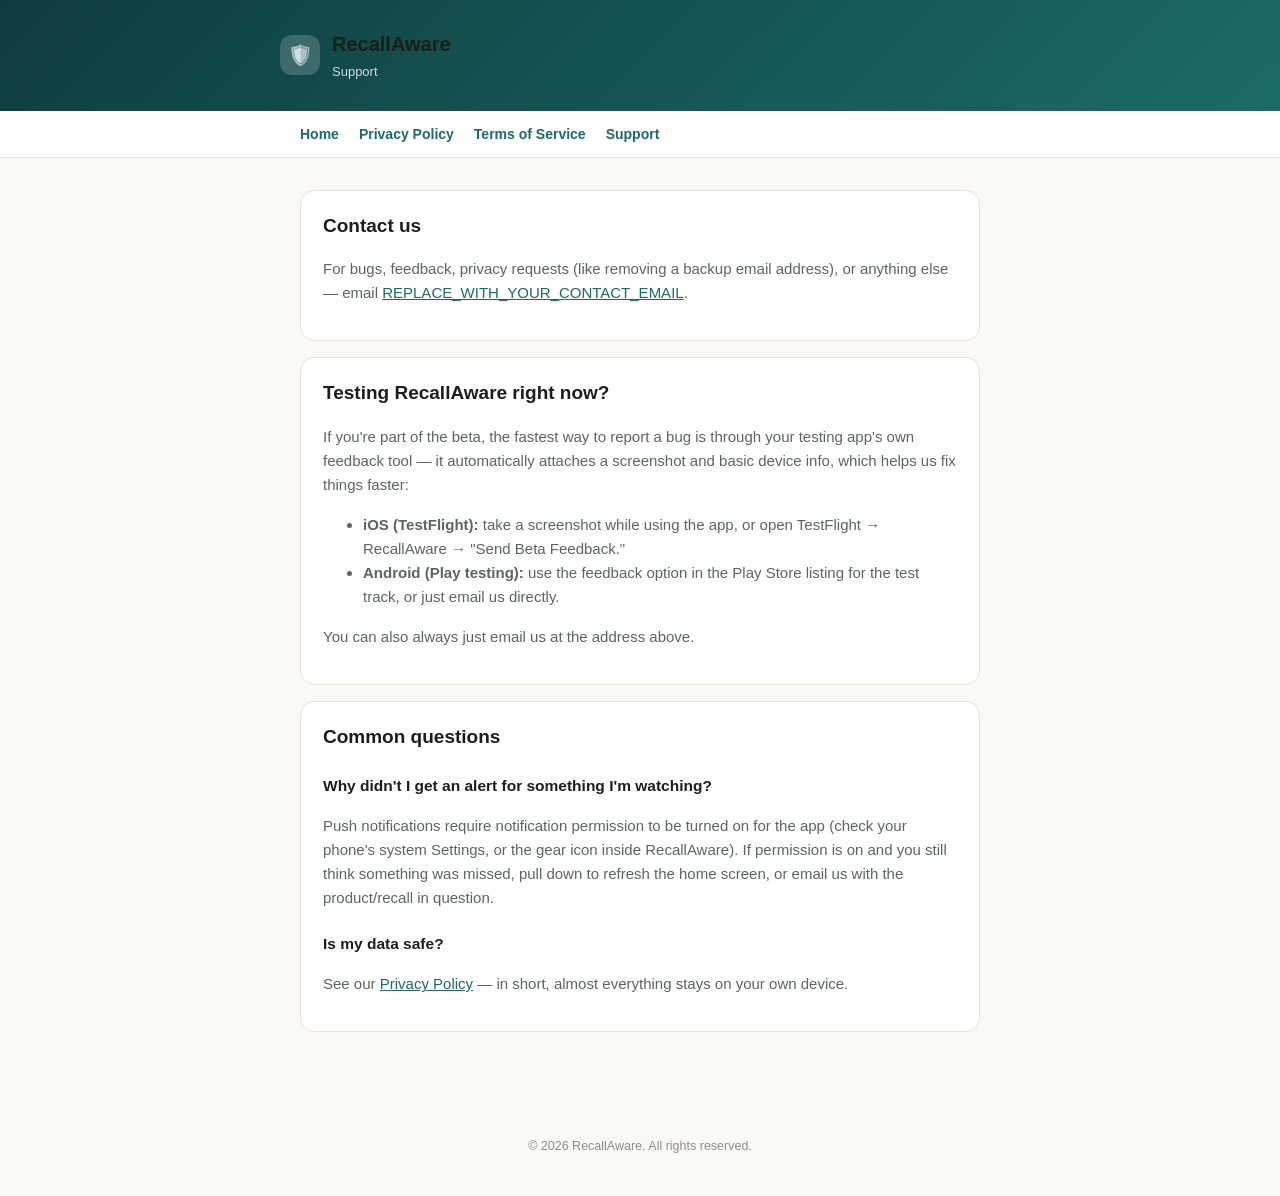
==== support.html @ 8efd762e "Public pages: privacy policy, terms of service, support, home" ====
<!doctype html>
<html lang="en">
<head>
<meta charset="utf-8">
<meta name="viewport" content="width=device-width, initial-scale=1">
<title>Support — RecallAware</title>
<link rel="stylesheet" href="style.css">
</head>
<body>
<header class="header">
  <div class="header-inner">
    <div class="badge">🛡️</div>
    <div>
      <h1>RecallAware</h1>
      <p>Support</p>
    </div>
  </div>
</header>
<nav>
  <div class="nav-inner">
    <a href="index.html">Home</a>
    <a href="privacy-policy.html">Privacy Policy</a>
    <a href="terms-of-service.html">Terms of Service</a>
    <a href="support.html">Support</a>
  </div>
</nav>
<main>
  <div class="card">
    <h2 style="margin-top:0;">Contact us</h2>
    <p>
      For bugs, feedback, privacy requests (like removing a backup email
      address), or anything else — email
      <a href="mailto:REPLACE_WITH_YOUR_CONTACT_EMAIL">REPLACE_WITH_YOUR_CONTACT_EMAIL</a>.
    </p>
  </div>

  <div class="card">
    <h2 style="margin-top:0;">Testing RecallAware right now?</h2>
    <p>
      If you're part of the beta, the fastest way to report a bug is through
      your testing app's own feedback tool — it automatically attaches a
      screenshot and basic device info, which helps us fix things faster:
    </p>
    <ul>
      <li><strong>iOS (TestFlight):</strong> take a screenshot while using the app, or open TestFlight → RecallAware → "Send Beta Feedback."</li>
      <li><strong>Android (Play testing):</strong> use the feedback option in the Play Store listing for the test track, or just email us directly.</li>
    </ul>
    <p>
      You can also always just email us at the address above.
    </p>
  </div>

  <div class="card">
    <h2 style="margin-top:0;">Common questions</h2>
    <h3>Why didn't I get an alert for something I'm watching?</h3>
    <p>
      Push notifications require notification permission to be turned on for
      the app (check your phone's system Settings, or the gear icon inside
      RecallAware). If permission is on and you still think something was
      missed, pull down to refresh the home screen, or email us with the
      product/recall in question.
    </p>
    <h3>Is my data safe?</h3>
    <p>
      See our <a href="privacy-policy.html">Privacy Policy</a> — in short,
      almost everything stays on your own device.
    </p>
  </div>
</main>
<footer>
  &copy; 2026 RecallAware. All rights reserved.
</footer>
</body>
</html>
---- style.css ----
:root {
  --teal: #0F3D3E;
  --teal-bright: #1B6B67;
  --ink: #1B1F1C;
  --ink-soft: #5C665F;
  --ink-faint: #8A9089;
  --background: #FAF9F6;
  --surface: #FFFFFF;
  --line: #E7E3D8;
}

* { box-sizing: border-box; }

body {
  margin: 0;
  font-family: -apple-system, BlinkMacSystemFont, "Segoe UI", Roboto, Helvetica, Arial, sans-serif;
  background: var(--background);
  color: var(--ink);
  line-height: 1.6;
}

.header {
  background: linear-gradient(135deg, var(--teal), var(--teal-bright));
  color: #fff;
  padding: 28px 20px;
}

.header-inner {
  max-width: 720px;
  margin: 0 auto;
  display: flex;
  align-items: center;
  gap: 12px;
}

.badge {
  width: 40px;
  height: 40px;
  border-radius: 12px;
  background: rgba(255,255,255,0.18);
  display: flex;
  align-items: center;
  justify-content: center;
  font-size: 20px;
  flex-shrink: 0;
}

.header h1 {
  margin: 0;
  font-size: 20px;
  font-weight: 800;
}

.header p {
  margin: 2px 0 0;
  font-size: 13px;
  color: rgba(255,255,255,0.8);
}

nav {
  background: var(--surface);
  border-bottom: 1px solid var(--line);
}

nav .nav-inner {
  max-width: 720px;
  margin: 0 auto;
  padding: 12px 20px;
  display: flex;
  gap: 20px;
  flex-wrap: wrap;
}

nav a {
  color: var(--teal-bright);
  text-decoration: none;
  font-size: 14px;
  font-weight: 600;
}

nav a:hover { text-decoration: underline; }

main {
  max-width: 720px;
  margin: 0 auto;
  padding: 32px 20px 64px;
}

h1, h2, h3 { color: var(--ink); }
h2 { font-size: 19px; margin-top: 36px; }
h3 { font-size: 15.5px; margin-top: 22px; }

p, li { color: var(--ink-soft); font-size: 15px; }

.updated {
  color: var(--ink-faint);
  font-size: 13px;
  margin-top: 0;
}

.card {
  background: var(--surface);
  border: 1px solid var(--line);
  border-radius: 14px;
  padding: 20px 22px;
  margin-bottom: 16px;
}

a { color: var(--teal-bright); }

.callout {
  background: #FBF0DD;
  border: 1px solid rgba(201, 138, 27, 0.3);
  border-radius: 12px;
  padding: 14px 16px;
  font-size: 13.5px;
  color: #7A5410;
}

footer {
  text-align: center;
  padding: 24px 20px 40px;
  color: var(--ink-faint);
  font-size: 12.5px;
}
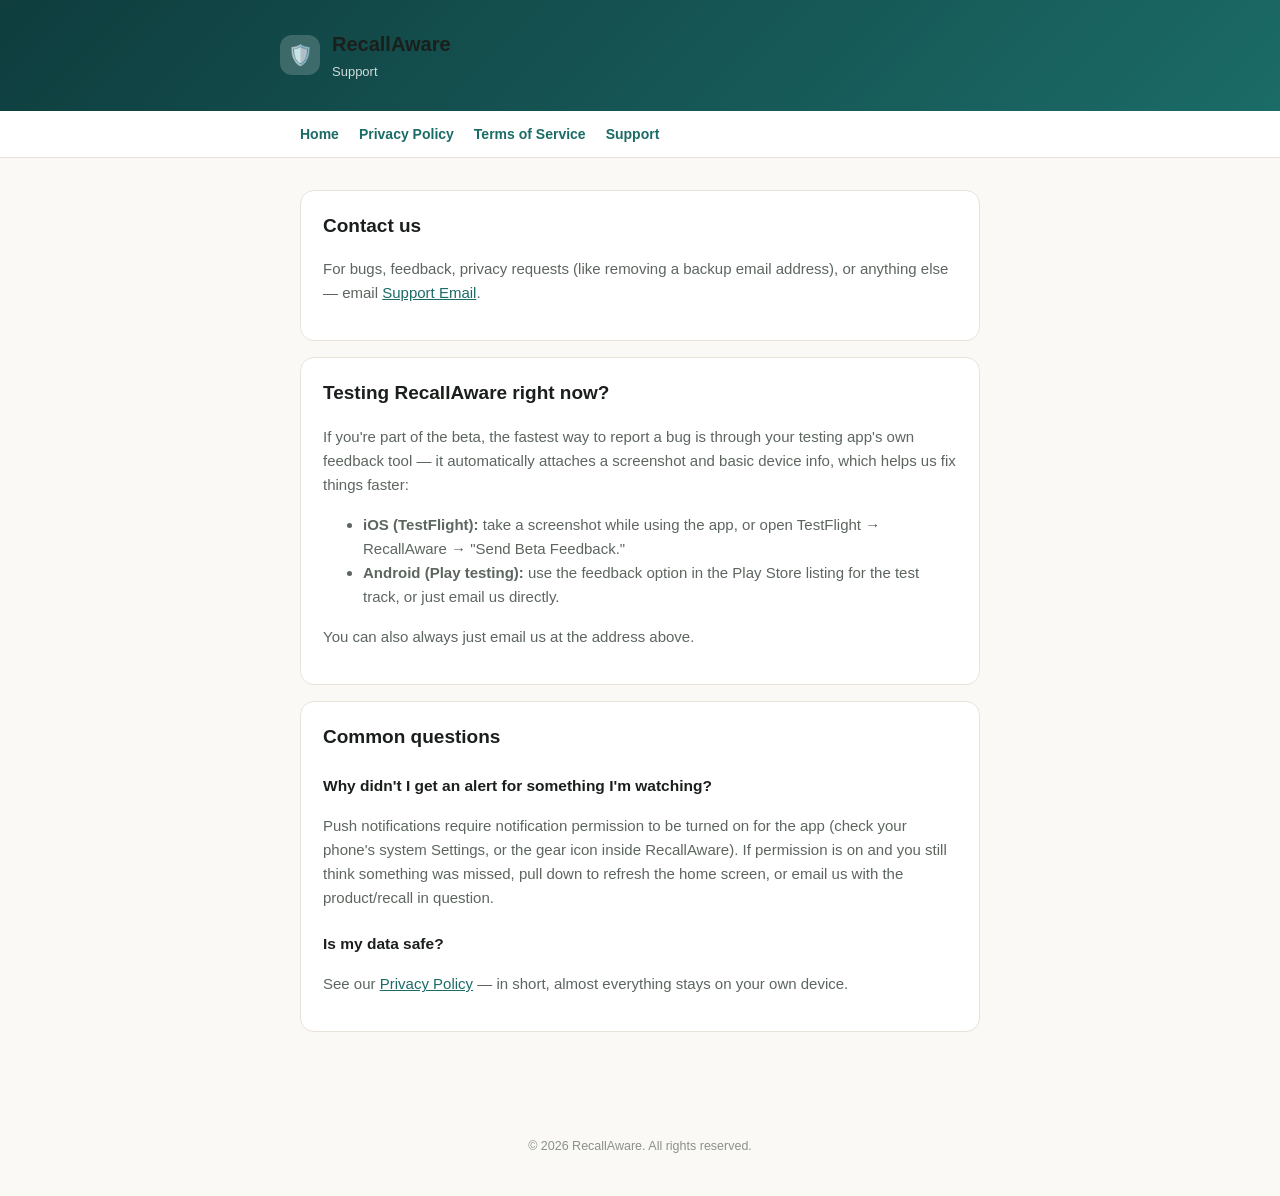
==== commit e7781497: "Update support.html" ====
--- a/support.html
+++ b/support.html
@@ -30,7 +30,7 @@
     <p>
       For bugs, feedback, privacy requests (like removing a backup email
       address), or anything else — email
-      <a href="mailto:REPLACE_WITH_YOUR_CONTACT_EMAIL">REPLACE_WITH_YOUR_CONTACT_EMAIL</a>.
+      <a href="mailto:ajmidjourney@gmail.com">Support Email</a>.
     </p>
   </div>
 
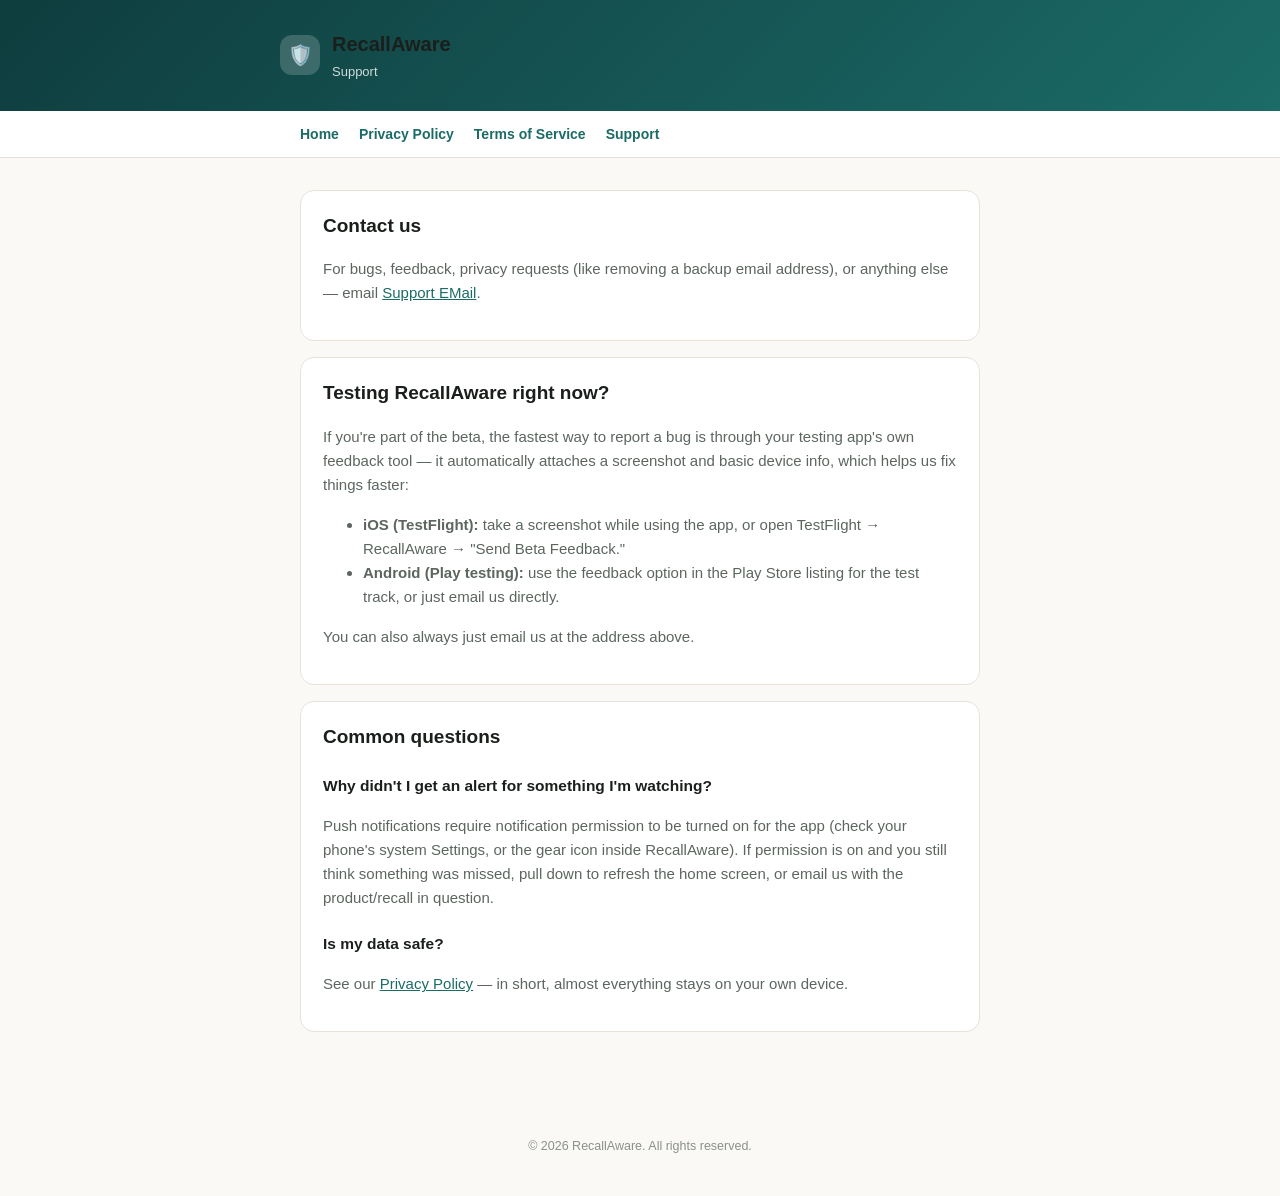
==== commit d7ff635b: "Add data deletion instructions for Play Store compliance" ====
--- a/support.html
+++ b/support.html
@@ -30,7 +30,7 @@
     <p>
       For bugs, feedback, privacy requests (like removing a backup email
       address), or anything else — email
-      <a href="mailto:ajmidjourney@gmail.com">Support Email</a>.
+      <a href="mailto:ajmidjourney@gmail.com">Support EMail</a>.
     </p>
   </div>
 
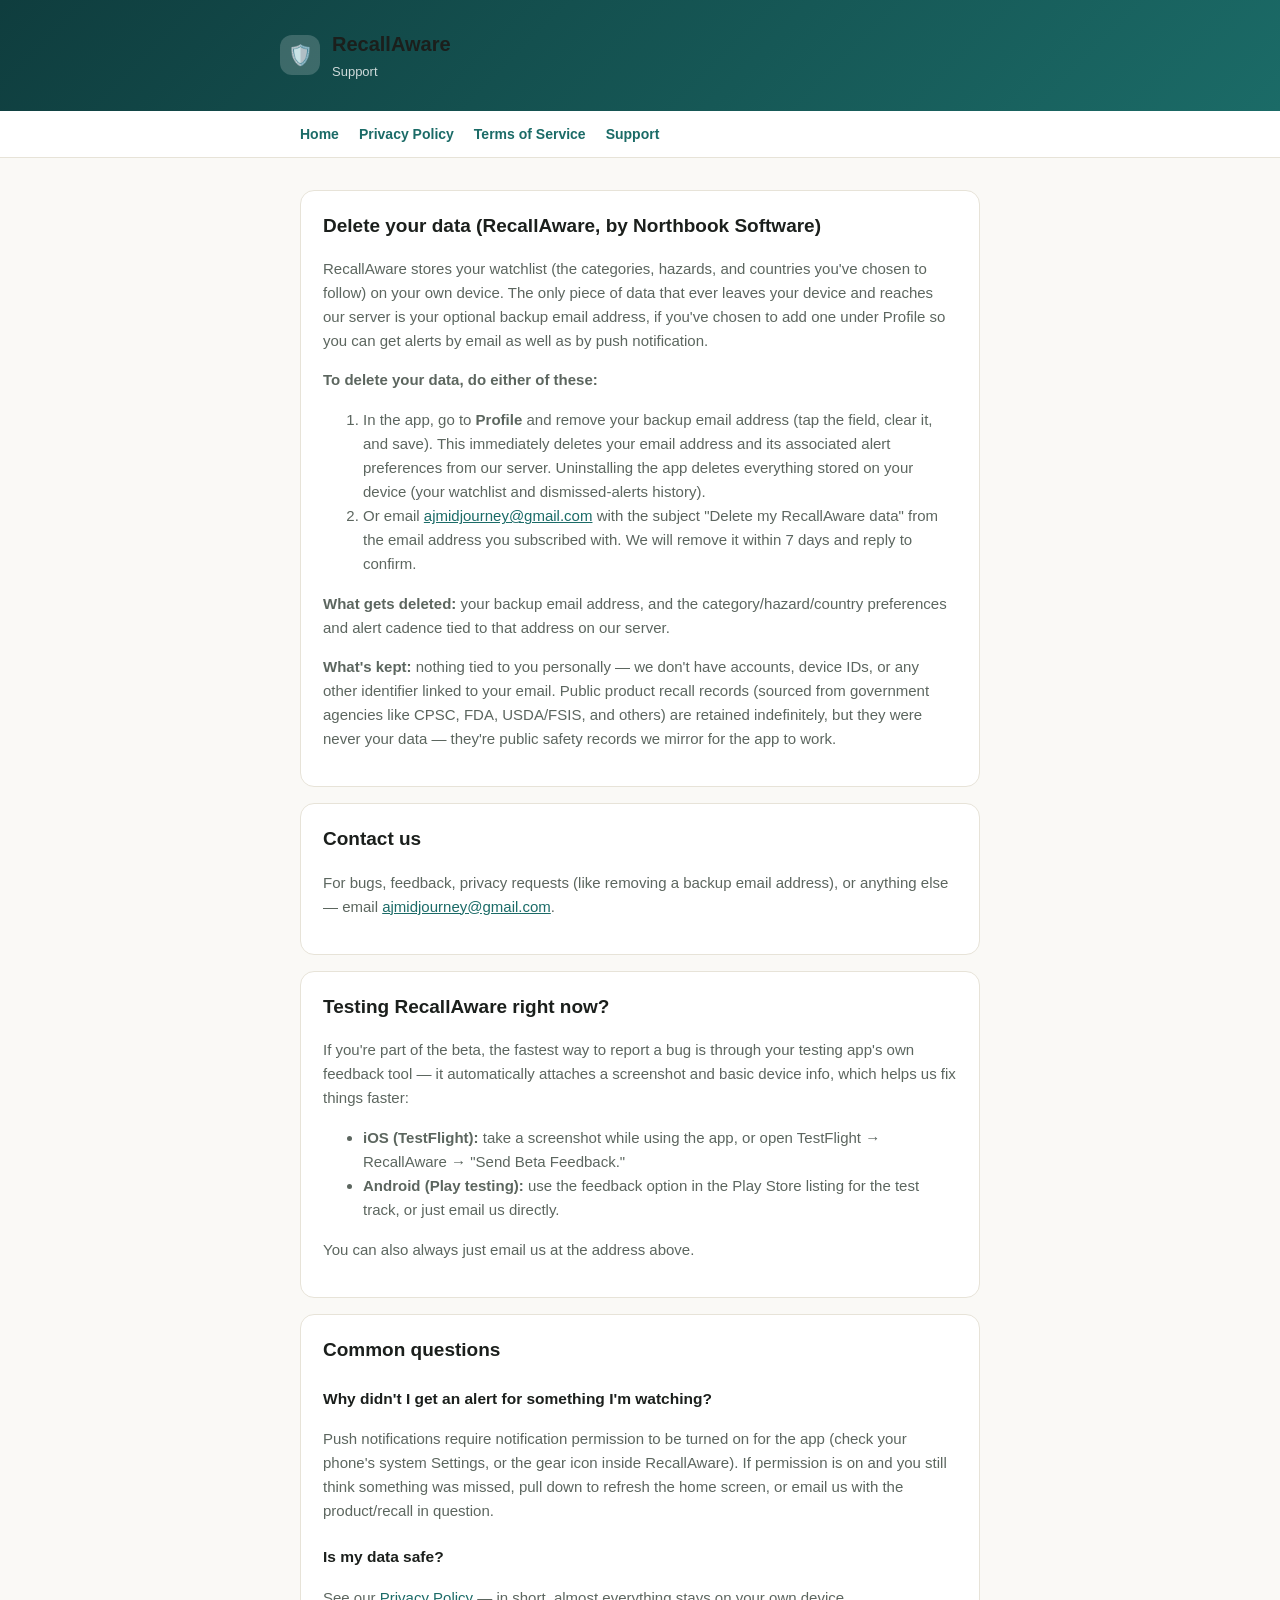
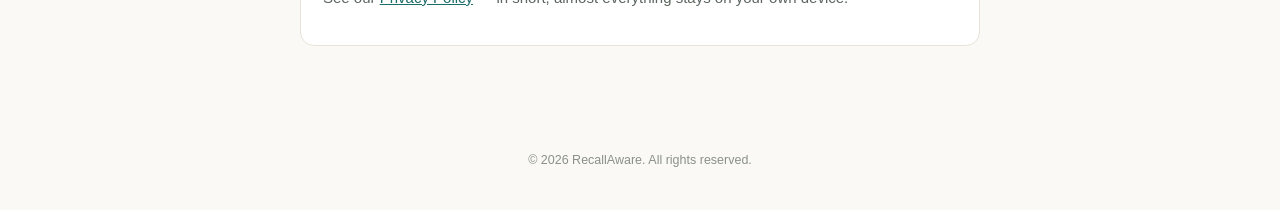
==== commit aadd49f8: "Update support.html" ====
--- a/support.html
+++ b/support.html
@@ -26,11 +26,48 @@
 </nav>
 <main>
   <div class="card">
+    <h2 style="margin-top:0;">Delete your data (RecallAware, by Northbook Software)</h2>
+    <p>
+      RecallAware stores your watchlist (the categories, hazards, and
+      countries you've chosen to follow) on your own device. The only piece
+      of data that ever leaves your device and reaches our server is your
+      optional backup email address, if you've chosen to add one under
+      Profile so you can get alerts by email as well as by push notification.
+    </p>
+    <p><strong>To delete your data, do either of these:</strong></p>
+    <ol>
+      <li>
+        In the app, go to <strong>Profile</strong> and remove your backup
+        email address (tap the field, clear it, and save). This immediately
+        deletes your email address and its associated alert preferences from
+        our server. Uninstalling the app deletes everything stored on your
+        device (your watchlist and dismissed-alerts history).
+      </li>
+      <li>
+        Or email
+        <a href="mailto:ajmidjourney@gmail.com">ajmidjourney@gmail.com</a>
+        with the subject "Delete my RecallAware data" from the email address
+        you subscribed with. We will remove it within 7 days and reply to
+        confirm.
+      </li>
+    </ol>
+    <p><strong>What gets deleted:</strong> your backup email address, and the
+      category/hazard/country preferences and alert cadence tied to that
+      address on our server.</p>
+    <p><strong>What's kept:</strong> nothing tied to you personally — we
+      don't have accounts, device IDs, or any other identifier linked to
+      your email. Public product recall records (sourced from government
+      agencies like CPSC, FDA, USDA/FSIS, and others) are retained
+      indefinitely, but they were never your data — they're public safety
+      records we mirror for the app to work.</p>
+  </div>
+
+  <div class="card">
     <h2 style="margin-top:0;">Contact us</h2>
     <p>
       For bugs, feedback, privacy requests (like removing a backup email
       address), or anything else — email
-      <a href="mailto:ajmidjourney@gmail.com">Support EMail</a>.
+      <a href="mailto:ajmidjourney@gmail.com">ajmidjourney@gmail.com</a>.
     </p>
   </div>
 
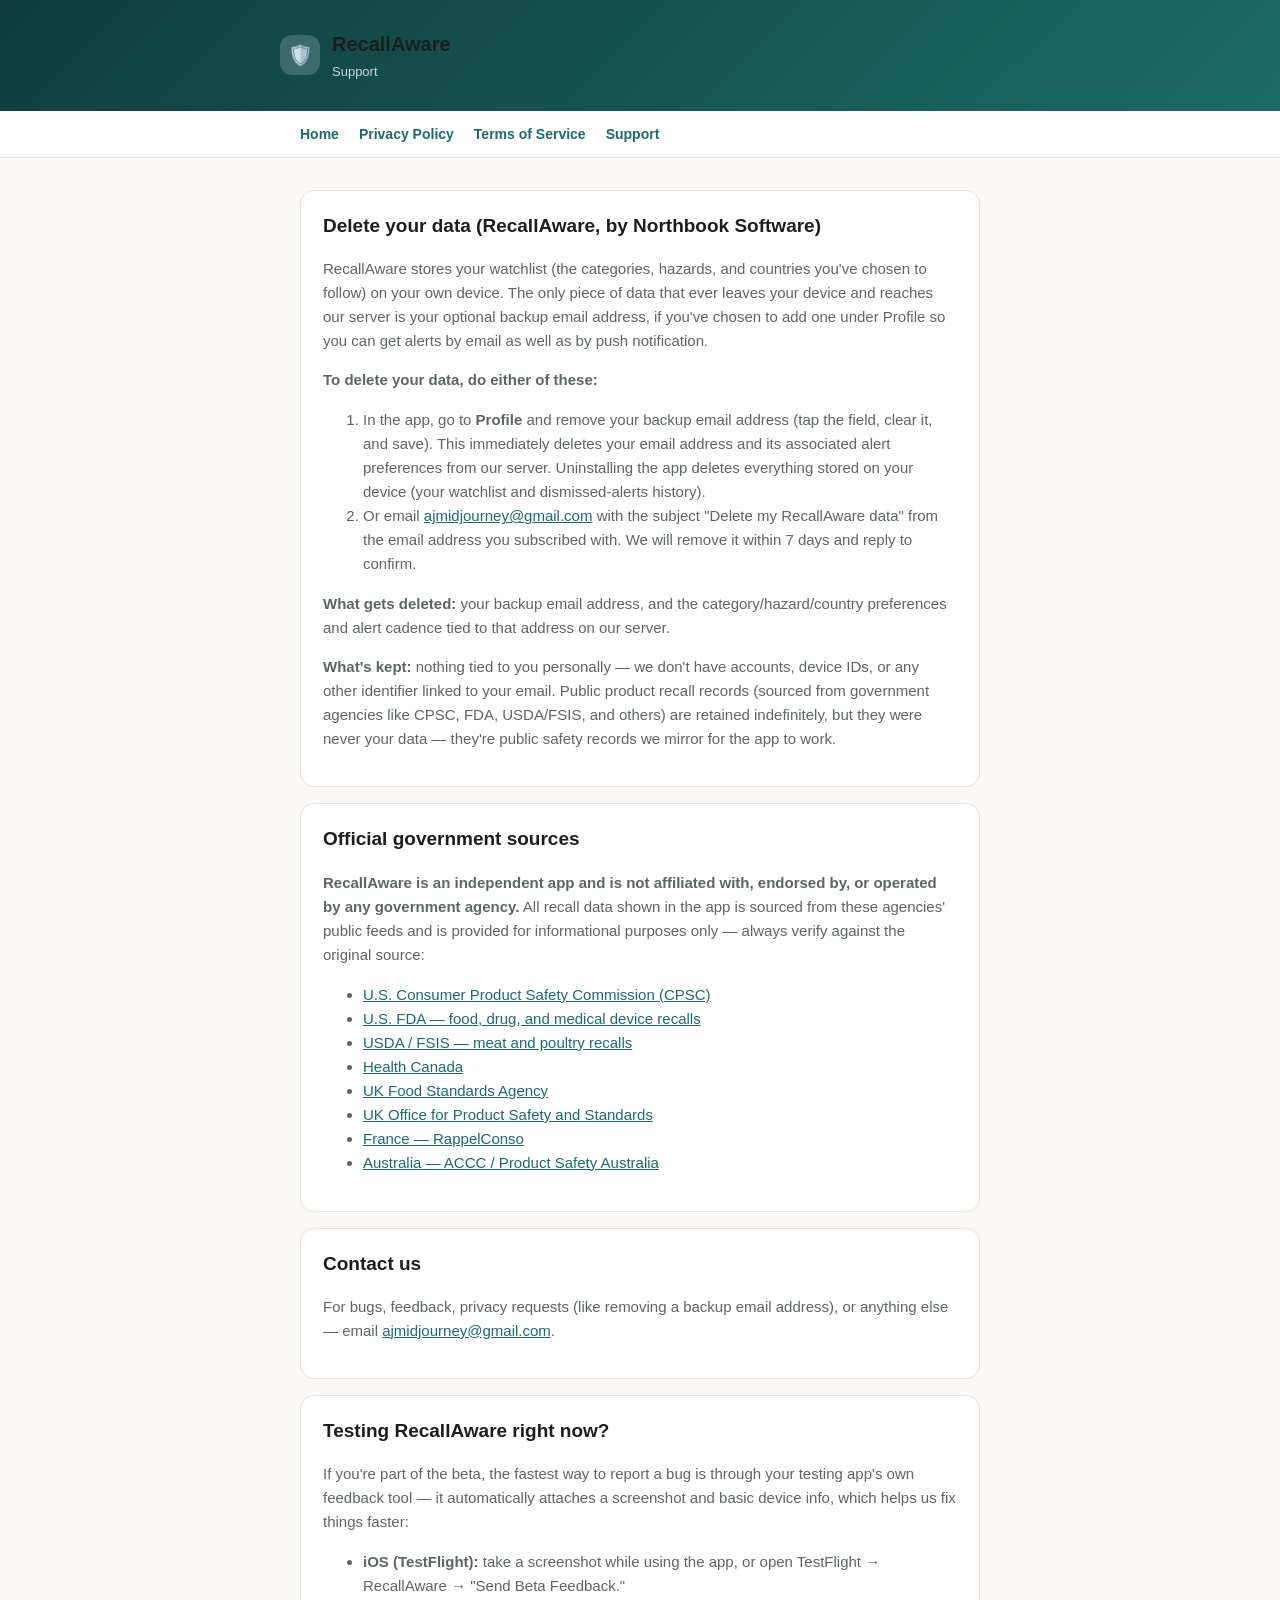
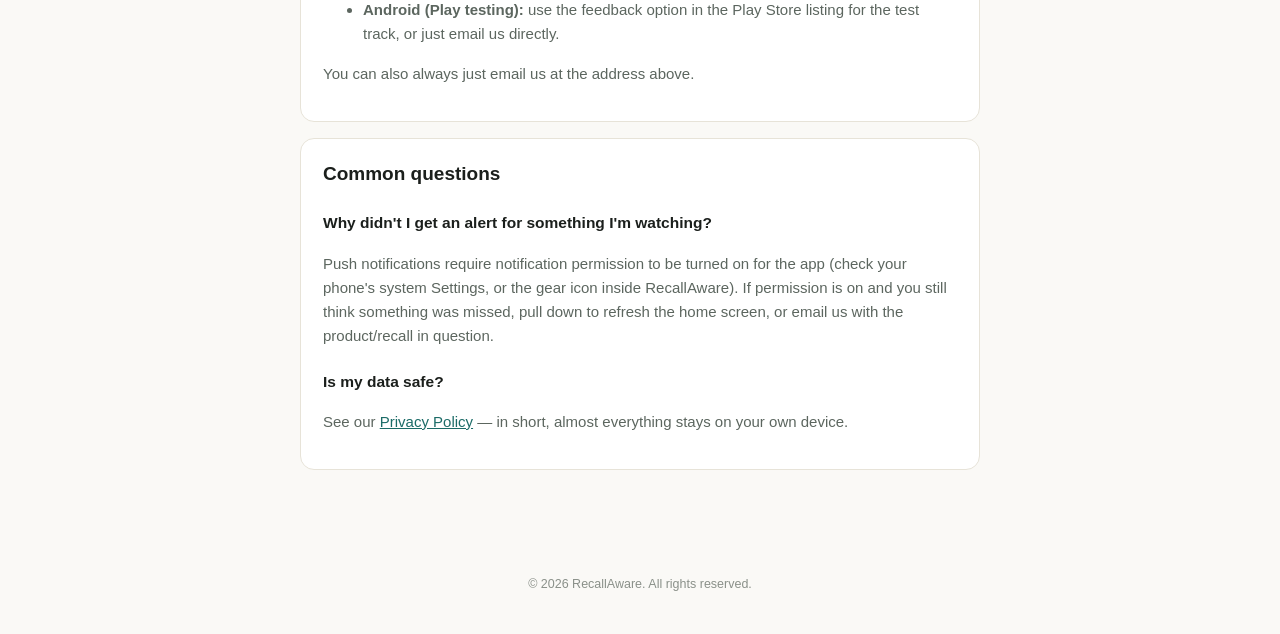
==== commit 2150f73d: "Add government source links and non-affiliation disclaimer" ====
--- a/support.html
+++ b/support.html
@@ -63,6 +63,27 @@
   </div>
 
   <div class="card">
+    <h2 style="margin-top:0;">Official government sources</h2>
+    <p>
+      <strong>RecallAware is an independent app and is not affiliated with,
+      endorsed by, or operated by any government agency.</strong> All recall
+      data shown in the app is sourced from these agencies' public feeds and
+      is provided for informational purposes only — always verify against
+      the original source:
+    </p>
+    <ul>
+      <li><a href="https://www.cpsc.gov/Recalls" target="_blank" rel="noopener">U.S. Consumer Product Safety Commission (CPSC)</a></li>
+      <li><a href="https://www.fda.gov/safety/recalls-market-withdrawals-safety-alerts" target="_blank" rel="noopener">U.S. FDA — food, drug, and medical device recalls</a></li>
+      <li><a href="https://www.fsis.usda.gov/recalls" target="_blank" rel="noopener">USDA / FSIS — meat and poultry recalls</a></li>
+      <li><a href="https://recalls-rappels.canada.ca/en" target="_blank" rel="noopener">Health Canada</a></li>
+      <li><a href="https://www.food.gov.uk/news-alerts/search/alerts" target="_blank" rel="noopener">UK Food Standards Agency</a></li>
+      <li><a href="https://www.gov.uk/government/organisations/office-for-product-safety-and-standards" target="_blank" rel="noopener">UK Office for Product Safety and Standards</a></li>
+      <li><a href="https://rappel.conso.gouv.fr/" target="_blank" rel="noopener">France — RappelConso</a></li>
+      <li><a href="https://www.productsafety.gov.au/recalls" target="_blank" rel="noopener">Australia — ACCC / Product Safety Australia</a></li>
+    </ul>
+  </div>
+
+  <div class="card">
     <h2 style="margin-top:0;">Contact us</h2>
     <p>
       For bugs, feedback, privacy requests (like removing a backup email
